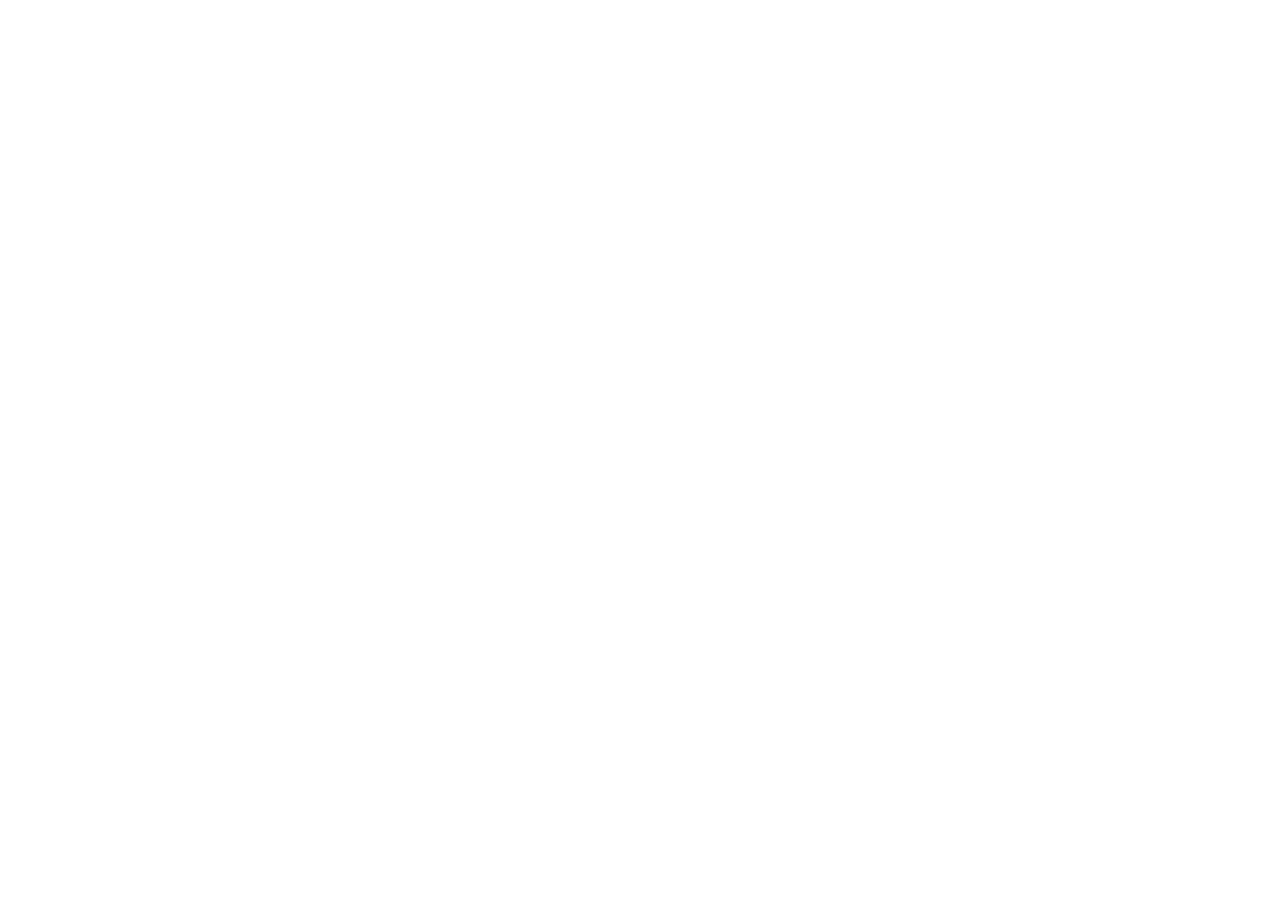
==== Art gallery website/index.html @ 8f69c29c "initial setup for art gallery & fix login page" ====
<!DOCTYPE html>
<html lang="en">
  <head>
    <meta charset="UTF-8" />
    <meta name="viewport" content="width=device-width, initial-scale=1.0" />
    <meta http-equiv="Content-Language" content="en-us" />
    <meta name="robots" content="noindex,nofollow" />
    <meta name="description" content="" />
    <meta name="author" content="MOHI UDDIN AKBAR" />
    <link
      rel="apple-touch-icon"
      sizes="180x180"
      href="./favicon/apple-touch-icon.png"
    />
    <link
      rel="icon"
      type="image/png"
      sizes="32x32"
      href="./favicon/favicon-32x32.png"
    />
    <link
      rel="icon"
      type="image/png"
      sizes="16x16"
      href="./favicon/favicon-16x16.png"
    />
    <link rel="manifest" href="./favicon/site.webmanifest" />
    <meta name="msapplication-TileColor" content="#da532c" />
    <meta name="theme-color" content="#ffffff" />
    <link rel="stylesheet" type="text/css" href="style.css" />
    <title>Art Gallery</title>
  </head>
  <body></body>
</html>
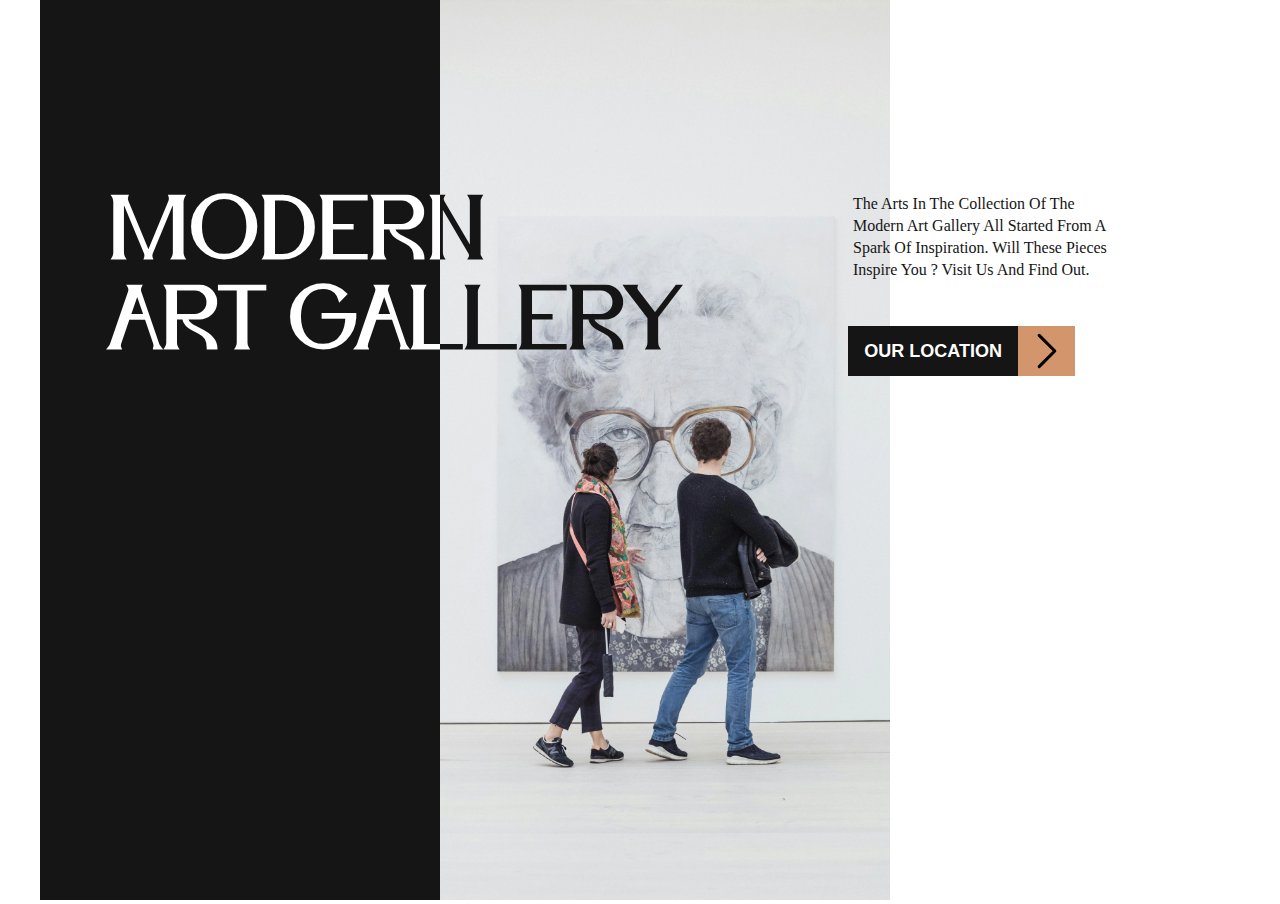
==== commit dd3513d2: "Enhanced Art Gallery website with responsive design and added assets" ====
--- a/Art gallery website/index.html
+++ b/Art gallery website/index.html
@@ -5,7 +5,11 @@
     <meta name="viewport" content="width=device-width, initial-scale=1.0" />
     <meta http-equiv="Content-Language" content="en-us" />
     <meta name="robots" content="noindex,nofollow" />
-    <meta name="description" content="" />
+    <meta
+      name="description"
+      content="Explore the world of modern art at our gallery, featuring inspiring pieces that spark creativity and thought."
+    />
+
     <meta name="author" content="MOHI UDDIN AKBAR" />
     <link
       rel="apple-touch-icon"
@@ -30,5 +34,28 @@
     <link rel="stylesheet" type="text/css" href="style.css" />
     <title>Art Gallery</title>
   </head>
-  <body></body>
+  <body>
+    <main>
+      <section class="hero-section">
+        <div class="image-of-hero-section">
+          <img
+            src="./Assets/imageFour.webp"
+            alt="A beautiful piece of modern art displayed in the gallery."
+          />
+        </div>
+        <h1>MODERN<br />ART GALLERY</h1>
+        <aside>
+          <p>
+            the arts in the collection of the Modern Art Gallery all started
+            from a spark of inspiration. Will these pieces inspire you ? Visit
+            us and find out.
+          </p>
+          <div class="location-navigation">
+            <button type="button">Our Location</button>
+            <img src="./Icons/chevron-down.svg" alt="chevron-down icon" />
+          </div>
+        </aside>
+      </section>
+    </main>
+  </body>
 </html>
--- a/Art gallery website/style.css
+++ b/Art gallery website/style.css
@@ -0,0 +1,245 @@
+@font-face {
+  font-family: Bosch;
+  src: url(Bosch-Display-Font/Bosch-Display-Font/OTF-File/Bosch.otf);
+}
+
+:root {
+  --hero-section-secondary-bg-color: #151515;
+}
+
+* {
+  margin: 0;
+  padding: 0;
+  box-sizing: border-box;
+  scroll-behavior: smooth;
+}
+
+body {
+  max-width: 1200px;
+  /* border: 2px solid blue; */
+  display: flex;
+  flex-direction: column;
+  flex-wrap: nowrap;
+  margin: 0 auto;
+}
+
+main section {
+  display: flex;
+  position: relative;
+  flex-direction: row;
+  flex-wrap: nowrap;
+  justify-content: flex-start;
+  max-width: 100%;
+  height: 100vh;
+}
+
+main section::before {
+  content: "";
+  position: absolute;
+  top: 0;
+  left: 0;
+  width: 400px;
+  height: 100vh;
+  background-color: var(--hero-section-secondary-bg-color);
+}
+
+.image-of-hero-section {
+  transform: translateX(400px);
+  justify-self: center;
+  align-self: flex-start;
+  height: 100%;
+}
+.image-of-hero-section img {
+  width: 450px;
+  height: 100%;
+  object-fit: cover;
+}
+
+main section h1 {
+  padding: 0.5rem;
+  position: absolute;
+  word-spacing: -5px;
+  left: 60px;
+  top: 180px;
+  font-family: Bosch;
+  font-size: 100px;
+  background: linear-gradient(
+    to right,
+    white 57.9%,
+    var(--hero-section-secondary-bg-color) 0%
+  );
+  -webkit-background-clip: text;
+  background-clip: text;
+  color: transparent;
+}
+
+aside {
+  display: flex;
+  flex-direction: column;
+  flex-wrap: nowrap;
+  justify-content: center;
+  align-items: flex-start;
+  position: absolute;
+  right: 100px;
+  top: 180px;
+  width: 300px;
+  padding: 0.5rem;
+  row-gap: 40px;
+}
+
+aside p {
+  color: var(--hero-section-secondary-bg-color);
+  font-size: 16px;
+  text-align: left;
+  padding: 5px;
+  text-transform: capitalize;
+  line-height: 22px;
+}
+
+aside div {
+  width: 80%;
+  display: flex;
+  height: 50px;
+  flex-direction: row;
+  flex-wrap: nowrap;
+  justify-content: center;
+  align-items: center;
+}
+
+aside div button {
+  flex-basis: 75%;
+  height: 100%;
+  font-size: 18px;
+  text-transform: uppercase;
+  padding: 0.3rem 0.5rem;
+  font-weight: bolder;
+  border: none;
+  color: white;
+  background-color: var(--hero-section-secondary-bg-color);
+}
+
+aside div img {
+  flex-basis: 25%;
+  object-fit: contain;
+  color: white;
+  background-color: #d3956b;
+  height: 100%;
+  cursor: pointer;
+}
+
+/* Tablet version */
+
+@media screen and (max-width: 1023px) {
+  body {
+    max-width: 100%;
+    display: flex;
+    flex-direction: column;
+    flex-wrap: nowrap;
+    margin: 0 auto;
+  }
+
+  main section {
+    width: 100%;
+    display: flex;
+    height: 100vh;
+  }
+
+  main section::before {
+    width: 0;
+    height: 0;
+  }
+
+  .image-of-hero-section {
+    max-width: 60%;
+    transform: translateX(0px);
+  }
+
+  main section h1 {
+    left: 45%;
+    top: 160px;
+    font-family: Bosch;
+    font-size: 60px;
+    max-width: 500px;
+    color: var(--hero-section-secondary-bg-color);
+  }
+
+  aside {
+    left: 45%;
+    top: 320px;
+    width: 400px;
+  }
+
+  aside div {
+    width: 70%;
+    height: 55px;
+  }
+}
+
+/* Moblie version  */
+@media screen and (max-width: 767px) {
+  main section {
+    flex-direction: column;
+    justify-content: center;
+    align-items: flex-start;
+    width: 100%;
+    height: fit-content;
+  }
+
+  main section::before {
+    content: "";
+    position: static;
+    width: 0;
+    height: 0;
+    background: none;
+  }
+
+  .image-of-hero-section {
+    max-width: 100%;
+    transform: none;
+    margin: 0 auto;
+  }
+  .image-of-hero-section img {
+    width: 100%;
+    height: 100%;
+    object-fit: cover;
+  }
+
+  main section h1 {
+    position: static;
+    font-size: 90px;
+    background: none;
+    margin: 10px 0;
+    margin-top: 50px;
+    margin-left: 10px;
+    color: var(--hero-section-secondary-bg-color);
+  }
+
+  aside {
+    position: static;
+    width: 90%;
+    margin-top: 24px;
+    margin-left: 7px;
+  }
+
+  aside p {
+    font-size: 14px;
+  }
+
+  aside div {
+    margin-left: 4px;
+    width: 60%;
+    border-radius: 2px;
+    overflow: hidden;
+    margin-bottom: 100px;
+  }
+
+  aside div button {
+    flex-basis: 80%;
+    font-weight: 500;
+  }
+
+  aside div img {
+    flex-basis: 20%;
+    object-fit: contain;
+  }
+}
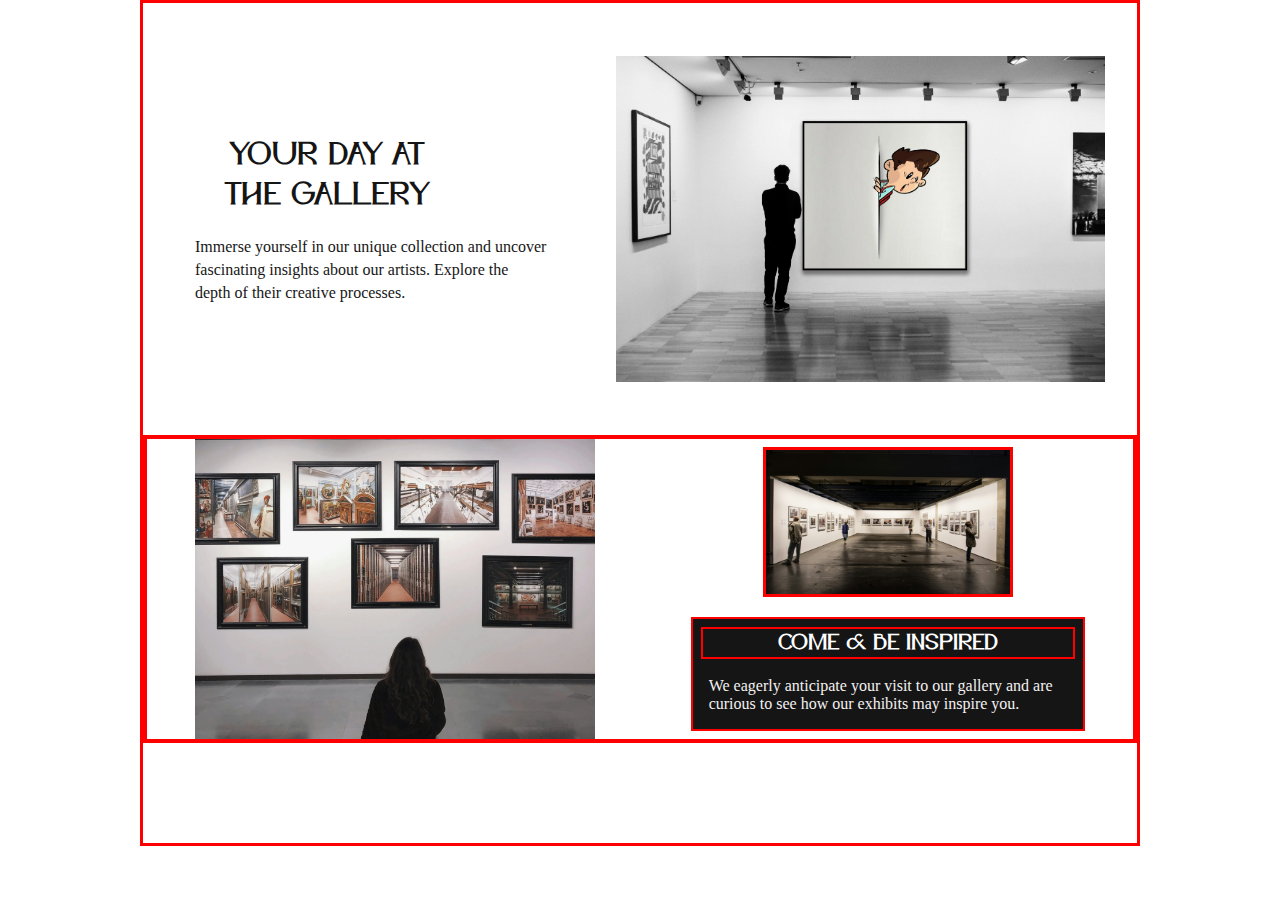
==== commit 406b5d48: "added art gallery section" ====
--- a/Art gallery website/index.html
+++ b/Art gallery website/index.html
@@ -56,6 +56,44 @@
           </div>
         </aside>
       </section>
+      <section class="art-gallery-section">
+        <div class="gallery-about-info">
+          <div class="gallery-description-text">
+            <h2>
+              Your Day at <br />
+              the Gallery
+            </h2>
+            <p>
+              Immerse yourself in our unique collection and uncover fascinating
+              insights about our artists. Explore the depth of their creative
+              processes.
+            </p>
+          </div>
+          <img
+            src="./Assets/imageFive.webp"
+            alt="An individual enjoying humorous artworks at the gallery"
+          />
+        </div>
+        <div class="artworks-display">
+          <img
+            src="./Assets/imageTwo.webp"
+            alt="A visitor admiring artwork in the gallery"
+          />
+          <div>
+            <img
+              src="./Assets/imageThree.jpg"
+              alt="Stunning artwork displayed on gallery walls"
+            />
+            <div class="inspiration-invitation">
+              <h3>Come & Be Inspired</h3>
+              <p>
+                We eagerly anticipate your visit to our gallery and are curious
+                to see how our exhibits may inspire you.
+              </p>
+            </div>
+          </div>
+        </div>
+      </section>
     </main>
   </body>
 </html>
--- a/Art gallery website/style.css
+++ b/Art gallery website/style.css
@@ -2,6 +2,10 @@
   font-family: Bosch;
   src: url(Bosch-Display-Font/Bosch-Display-Font/OTF-File/Bosch.otf);
 }
+
+@import url("https://fonts.googleapis.com/css2?family=Bebas+Neue&display=swap");
+
+@import url("https://fonts.googleapis.com/css2?family=Righteous&display=swap");
 
 :root {
   --hero-section-secondary-bg-color: #151515;
@@ -23,17 +27,18 @@
   margin: 0 auto;
 }
 
-main section {
-  display: flex;
+main .hero-section {
+  /* display: flex; */
   position: relative;
   flex-direction: row;
   flex-wrap: nowrap;
   justify-content: flex-start;
   max-width: 100%;
   height: 100vh;
-}
-
-main section::before {
+  display: none;
+}
+
+main .hero-section::before {
   content: "";
   position: absolute;
   top: 0;
@@ -55,7 +60,7 @@
   object-fit: cover;
 }
 
-main section h1 {
+main .hero-section h1 {
   padding: 0.5rem;
   position: absolute;
   word-spacing: -5px;
@@ -127,6 +132,133 @@
   cursor: pointer;
 }
 
+img {
+  width: 100px;
+}
+
+main .art-gallery-section {
+  max-width: 1000px;
+  border: 3px solid red;
+  display: flex;
+  flex-direction: column;
+  justify-content: center;
+  align-items: center;
+  flex-wrap: wrap;
+  margin: 0 auto;
+}
+
+main .art-gallery-section .gallery-about-info {
+  /* border: 4px solid green; */
+  display: flex;
+  flex-direction: row;
+  justify-content: space-around;
+  align-items: center;
+  padding: 0.5rem;
+  margin: 40px auto;
+}
+
+main .art-gallery-section .gallery-about-info .gallery-description-text {
+  /* border: 4px solid blue; */
+  flex-basis: 45%;
+  display: flex;
+  flex-direction: column;
+  justify-content: flex-start;
+  align-items: flex-start;
+}
+
+main .art-gallery-section .gallery-about-info .gallery-description-text h2 {
+  text-transform: uppercase;
+  font-family: Bosch;
+  font-weight: bold;
+  font-size: 35px;
+  line-height: 40px;
+  color: var(--hero-section-secondary-bg-color);
+  font-style: normal;
+  text-align: center;
+  /* border: 2px solid red; */
+  width: 60%;
+  margin-left: 10%;
+}
+
+main .art-gallery-section .gallery-about-info .gallery-description-text p {
+  width: 80%;
+  margin-left: 10%;
+  text-align: left;
+  line-height: 23px;
+  margin-top: 20px;
+  font-size: 16px;
+  color: #171616;
+}
+
+main .art-gallery-section .gallery-about-info img {
+  /* border: 4px solid gold; */
+  flex-basis: 50%;
+  object-fit: cover;
+  margin: 5px auto;
+}
+
+main .artworks-display {
+  width: 100%;
+  border: 4px solid red;
+  display: flex;
+  flex-direction: row;
+  flex-wrap: nowrap;
+  justify-content: space-around;
+  align-content: center;
+  align-items: center;
+  margin-bottom: 100px;
+  /* column-gap: 20px; */
+}
+
+main .artworks-display > img {
+  width: 400px;
+  height: 300px;
+  object-fit: cover;
+}
+
+main .artworks-display > div {
+  flex-basis: 40%;
+  display: flex;
+  flex-direction: column;
+  align-items: center;
+  justify-content: center;
+}
+
+main .artworks-display > div img {
+  /* width: 100%; */
+  width: 250px;
+  height: 150px;
+  object-fit: cover;
+  border: 3px solid red;
+}
+
+main .artworks-display > div .inspiration-invitation {
+  border: 2px solid red;
+  display: flex;
+  flex-direction: column;
+  row-gap: 10px;
+  padding: 0.5rem;
+  margin-top: 20px;
+  background-color: var(--hero-section-secondary-bg-color);
+}
+
+main .artworks-display > div .inspiration-invitation > h3 {
+  border: 2px solid red;
+  font-family: bosch;
+  font-weight: bolder;
+  text-transform: uppercase;
+  text-align: center;
+  padding: 0.2rem;
+  font-size: 24px;
+  color: white;
+}
+
+main .artworks-display > div .inspiration-invitation > p {
+  color: rgb(243, 241, 241);
+  padding: 0.5rem;
+  font-size: 16px;
+}
+
 /* Tablet version */
 
 @media screen and (max-width: 1023px) {
@@ -138,13 +270,14 @@
     margin: 0 auto;
   }
 
-  main section {
+  main .hero-section {
     width: 100%;
     display: flex;
     height: 100vh;
-  }
-
-  main section::before {
+    display: none;
+  }
+
+  main .hero-section::before {
     width: 0;
     height: 0;
   }
@@ -154,7 +287,7 @@
     transform: translateX(0px);
   }
 
-  main section h1 {
+  main .hero-section h1 {
     left: 45%;
     top: 160px;
     font-family: Bosch;
@@ -177,7 +310,7 @@
 
 /* Moblie version  */
 @media screen and (max-width: 767px) {
-  main section {
+  main .hero-section {
     flex-direction: column;
     justify-content: center;
     align-items: flex-start;
@@ -185,7 +318,7 @@
     height: fit-content;
   }
 
-  main section::before {
+  main .hero-section::before {
     content: "";
     position: static;
     width: 0;
@@ -204,7 +337,7 @@
     object-fit: cover;
   }
 
-  main section h1 {
+  main .hero-section h1 {
     position: static;
     font-size: 90px;
     background: none;
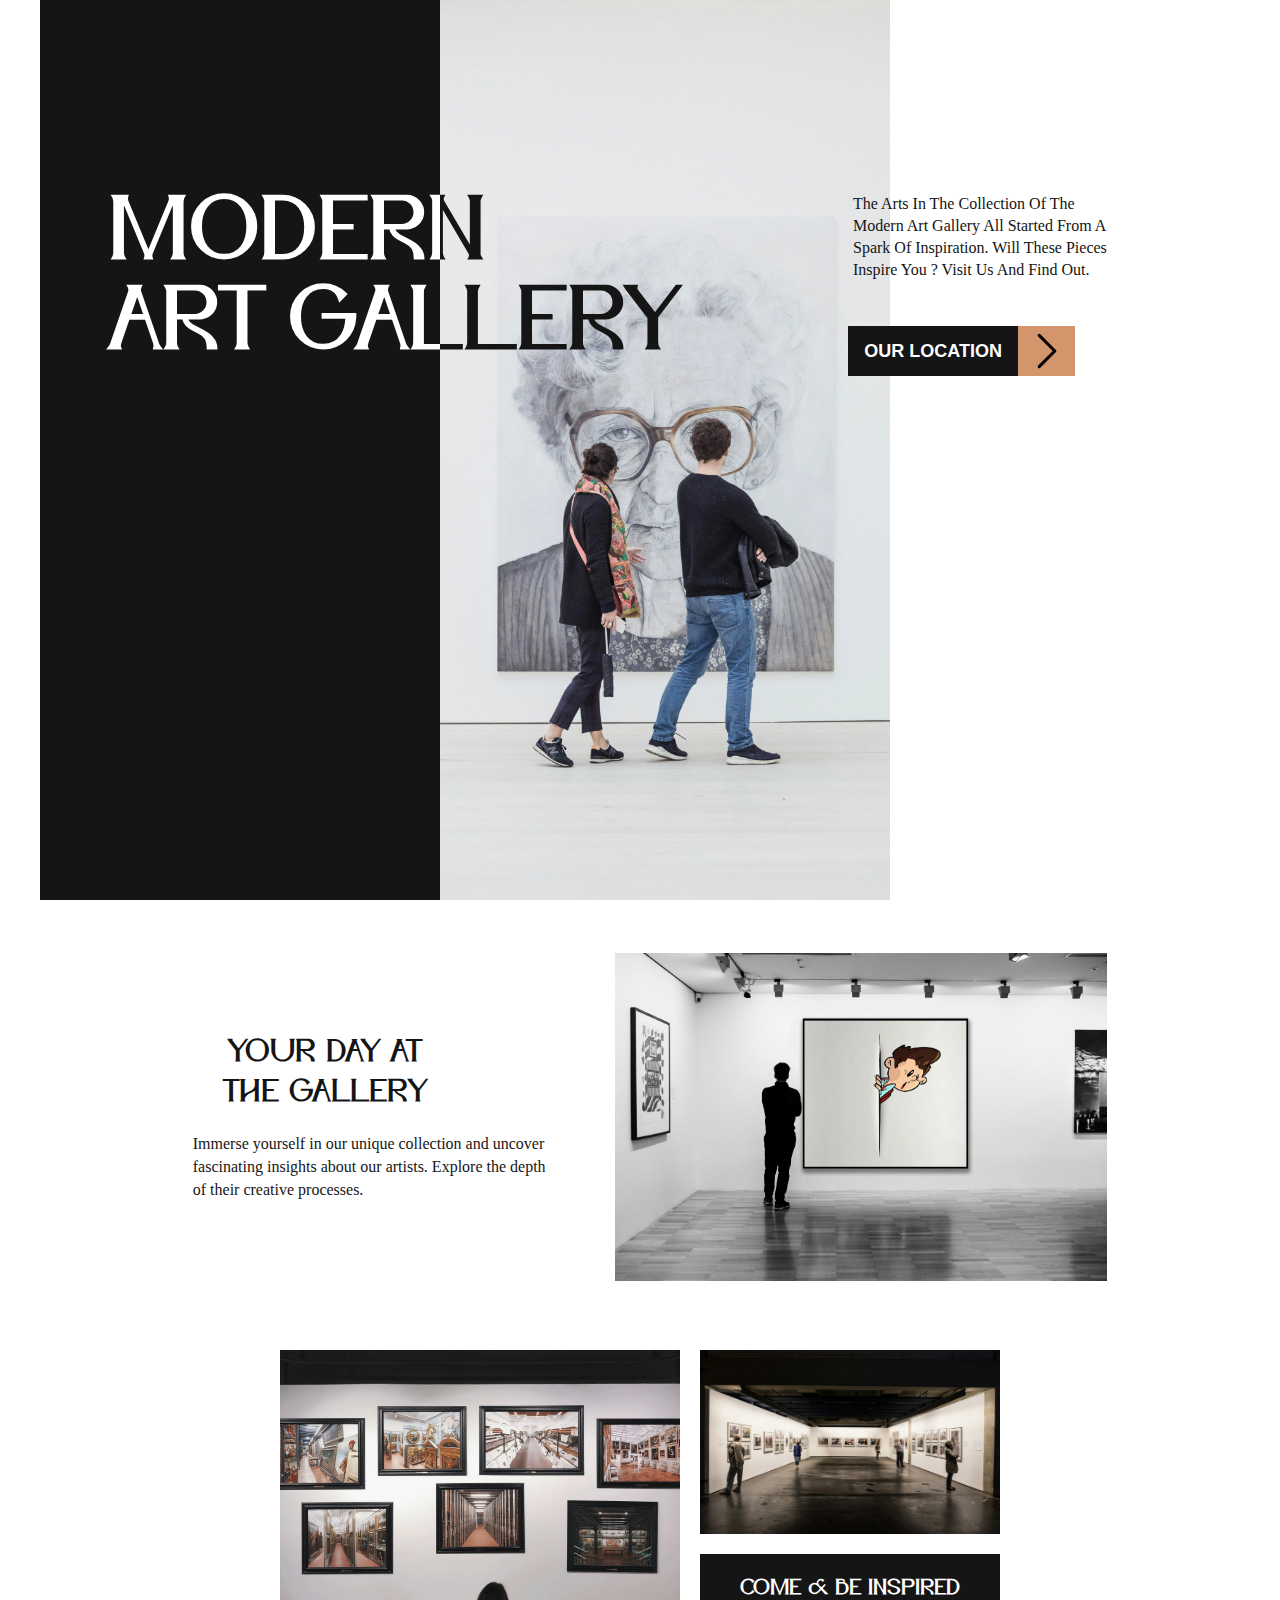
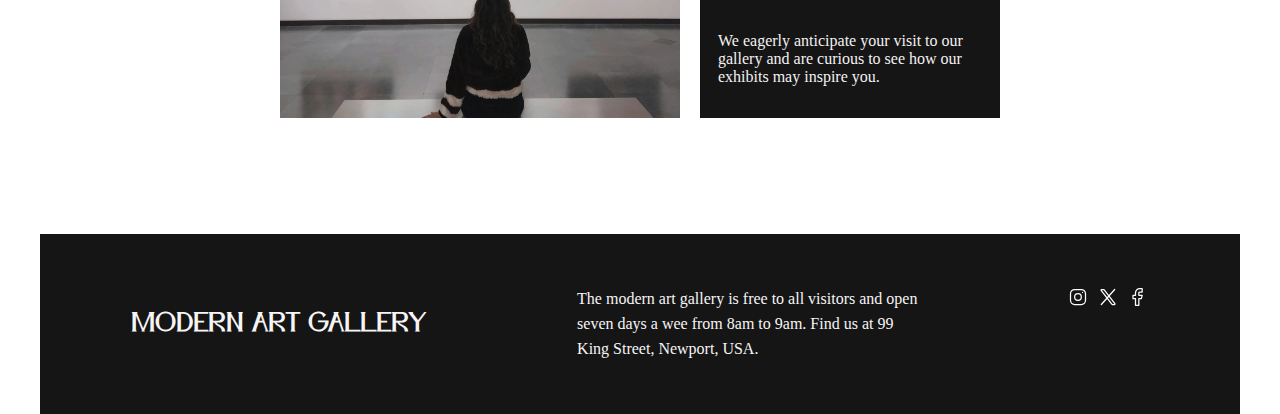
==== commit 9089043c: "feat: add styled footer to HTML" ====
--- a/Art gallery website/index.html
+++ b/Art gallery website/index.html
@@ -95,5 +95,17 @@
         </div>
       </section>
     </main>
+    <footer class="footer">
+      <h3>Modern Art Gallery</h3>
+      <p>
+        The modern art gallery is free to all visitors and open seven days a wee
+        from 8am to 9am. Find us at 99 King Street, Newport, USA.
+      </p>
+      <div class="social-icons">
+        <img src="./Icons/instagram.svg" alt="Instagram icon" />
+        <img src="./Icons/x.svg" alt="Twitter icon" />
+        <img src="./Icons/facebook.svg" alt="Facebook icon" />
+      </div>
+    </footer>
   </body>
 </html>
--- a/Art gallery website/style.css
+++ b/Art gallery website/style.css
@@ -9,6 +9,10 @@
 
 :root {
   --hero-section-secondary-bg-color: #151515;
+  --primary-text-color: #171616;
+  --secondary-text-color: rgb(243, 241, 241);
+  --background-color: #d3956b;
+  --light-background-color: rgb(246, 244, 244);
 }
 
 * {
@@ -20,7 +24,6 @@
 
 body {
   max-width: 1200px;
-  /* border: 2px solid blue; */
   display: flex;
   flex-direction: column;
   flex-wrap: nowrap;
@@ -28,14 +31,13 @@
 }
 
 main .hero-section {
-  /* display: flex; */
+  display: flex;
   position: relative;
   flex-direction: row;
   flex-wrap: nowrap;
   justify-content: flex-start;
   max-width: 100%;
   height: 100vh;
-  display: none;
 }
 
 main .hero-section::before {
@@ -127,7 +129,7 @@
   flex-basis: 25%;
   object-fit: contain;
   color: white;
-  background-color: #d3956b;
+  background-color: var(--background-color);
   height: 100%;
   cursor: pointer;
 }
@@ -138,7 +140,6 @@
 
 main .art-gallery-section {
   max-width: 1000px;
-  border: 3px solid red;
   display: flex;
   flex-direction: column;
   justify-content: center;
@@ -148,7 +149,6 @@
 }
 
 main .art-gallery-section .gallery-about-info {
-  /* border: 4px solid green; */
   display: flex;
   flex-direction: row;
   justify-content: space-around;
@@ -158,7 +158,6 @@
 }
 
 main .art-gallery-section .gallery-about-info .gallery-description-text {
-  /* border: 4px solid blue; */
   flex-basis: 45%;
   display: flex;
   flex-direction: column;
@@ -175,7 +174,6 @@
   color: var(--hero-section-secondary-bg-color);
   font-style: normal;
   text-align: center;
-  /* border: 2px solid red; */
   width: 60%;
   margin-left: 10%;
 }
@@ -187,63 +185,61 @@
   line-height: 23px;
   margin-top: 20px;
   font-size: 16px;
-  color: #171616;
+  color: var(--primary-text-color);
 }
 
 main .art-gallery-section .gallery-about-info img {
-  /* border: 4px solid gold; */
   flex-basis: 50%;
   object-fit: cover;
   margin: 5px auto;
 }
 
 main .artworks-display {
+  height: 400px;
   width: 100%;
-  border: 4px solid red;
   display: flex;
   flex-direction: row;
   flex-wrap: nowrap;
-  justify-content: space-around;
-  align-content: center;
-  align-items: center;
+  justify-content: center;
+  align-items: flex-start;
   margin-bottom: 100px;
-  /* column-gap: 20px; */
+  column-gap: 20px;
 }
 
 main .artworks-display > img {
+  padding: 1rem 0;
   width: 400px;
-  height: 300px;
+  height: 400px;
   object-fit: cover;
 }
 
 main .artworks-display > div {
-  flex-basis: 40%;
-  display: flex;
-  flex-direction: column;
-  align-items: center;
-  justify-content: center;
+  height: 100%;
+  display: flex;
+  flex-direction: column;
+  align-items: flex-start;
+  justify-content: flex-start;
+  padding: 1rem 0;
 }
 
 main .artworks-display > div img {
-  /* width: 100%; */
-  width: 250px;
-  height: 150px;
+  width: 300px;
+  height: 50%;
   object-fit: cover;
-  border: 3px solid red;
 }
 
 main .artworks-display > div .inspiration-invitation {
-  border: 2px solid red;
+  width: 300px;
+  height: 50%;
   display: flex;
   flex-direction: column;
   row-gap: 10px;
-  padding: 0.5rem;
+  padding: 0rem 0.5rem;
   margin-top: 20px;
   background-color: var(--hero-section-secondary-bg-color);
 }
 
 main .artworks-display > div .inspiration-invitation > h3 {
-  border: 2px solid red;
   font-family: bosch;
   font-weight: bolder;
   text-transform: uppercase;
@@ -251,12 +247,56 @@
   padding: 0.2rem;
   font-size: 24px;
   color: white;
+  margin: 20px;
 }
 
 main .artworks-display > div .inspiration-invitation > p {
-  color: rgb(243, 241, 241);
-  padding: 0.5rem;
+  width: 100%;
+  color: var(--secondary-text-color);
   font-size: 16px;
+  margin-bottom: 20px;
+  margin-left: 10px;
+}
+
+footer {
+  width: 100%;
+  background-color: var(--hero-section-secondary-bg-color);
+  color: var(--light-background-color);
+  padding: 3rem 1rem;
+  display: flex;
+  flex-direction: row;
+  justify-content: space-around;
+  align-items: center;
+}
+
+footer > h3 {
+  font-family: bosch;
+  font-size: 30px;
+  text-transform: uppercase;
+  padding: 0.3rem;
+}
+
+footer > p {
+  padding: 0.3rem;
+  font-size: 16px;
+  text-align: left;
+  width: 350px;
+  line-height: 25px;
+}
+
+footer .social-icons {
+  align-self: flex-start;
+  display: flex;
+  flex-direction: row;
+  justify-content: center;
+  align-items: flex-start;
+}
+
+footer .social-icons img {
+  width: 20px;
+  height: 20px;
+  object-fit: cover;
+  margin: 5px;
 }
 
 /* Tablet version */
@@ -274,7 +314,6 @@
     width: 100%;
     display: flex;
     height: 100vh;
-    display: none;
   }
 
   main .hero-section::before {
@@ -375,4 +414,81 @@
     flex-basis: 20%;
     object-fit: contain;
   }
-}
+
+  main .art-gallery-section .gallery-about-info {
+    flex-direction: column-reverse;
+    margin: 15px auto;
+    margin-bottom: 30px;
+  }
+
+  main .art-gallery-section .gallery-about-info .gallery-description-text {
+    flex-basis: 100%;
+    margin-top: 20px;
+  }
+
+  main .art-gallery-section .gallery-about-info .gallery-description-text h2 {
+    width: 100%;
+    text-align: left;
+    margin-left: 0%;
+    padding: 0.5rem;
+  }
+
+  main .art-gallery-section .gallery-about-info .gallery-description-text p {
+    width: 100%;
+    padding: 0.4rem 0.5rem;
+    margin-left: 0%;
+    margin-top: 10px;
+  }
+
+  main .art-gallery-section .gallery-about-info img {
+    flex-basis: 100%;
+    width: 90%;
+  }
+
+  main .artworks-display {
+    height: fit-content;
+    flex-direction: column;
+    column-gap: 0px;
+  }
+
+  main .artworks-display > img {
+    width: 90%;
+    margin: 0 auto;
+  }
+
+  main .artworks-display > div {
+    width: 100%;
+    align-items: center;
+    justify-content: center;
+    padding: 0rem 0;
+  }
+
+  main .artworks-display > div img {
+    width: 90%;
+    padding: 1rem 0;
+  }
+
+  main .artworks-display > div .inspiration-invitation {
+    width: 90%;
+    padding: 1rem 1.2rem;
+    margin: 20px auto;
+  }
+
+  main .artworks-display > div .inspiration-invitation > p {
+    margin-left: 0px;
+  }
+
+  footer {
+    flex-direction: column;
+    align-items: flex-start;
+  }
+
+  footer > p {
+    width: 100%;
+    margin: 20px auto;
+  }
+
+  footer .social-icons {
+    margin-top: 10px;
+  }
+}
